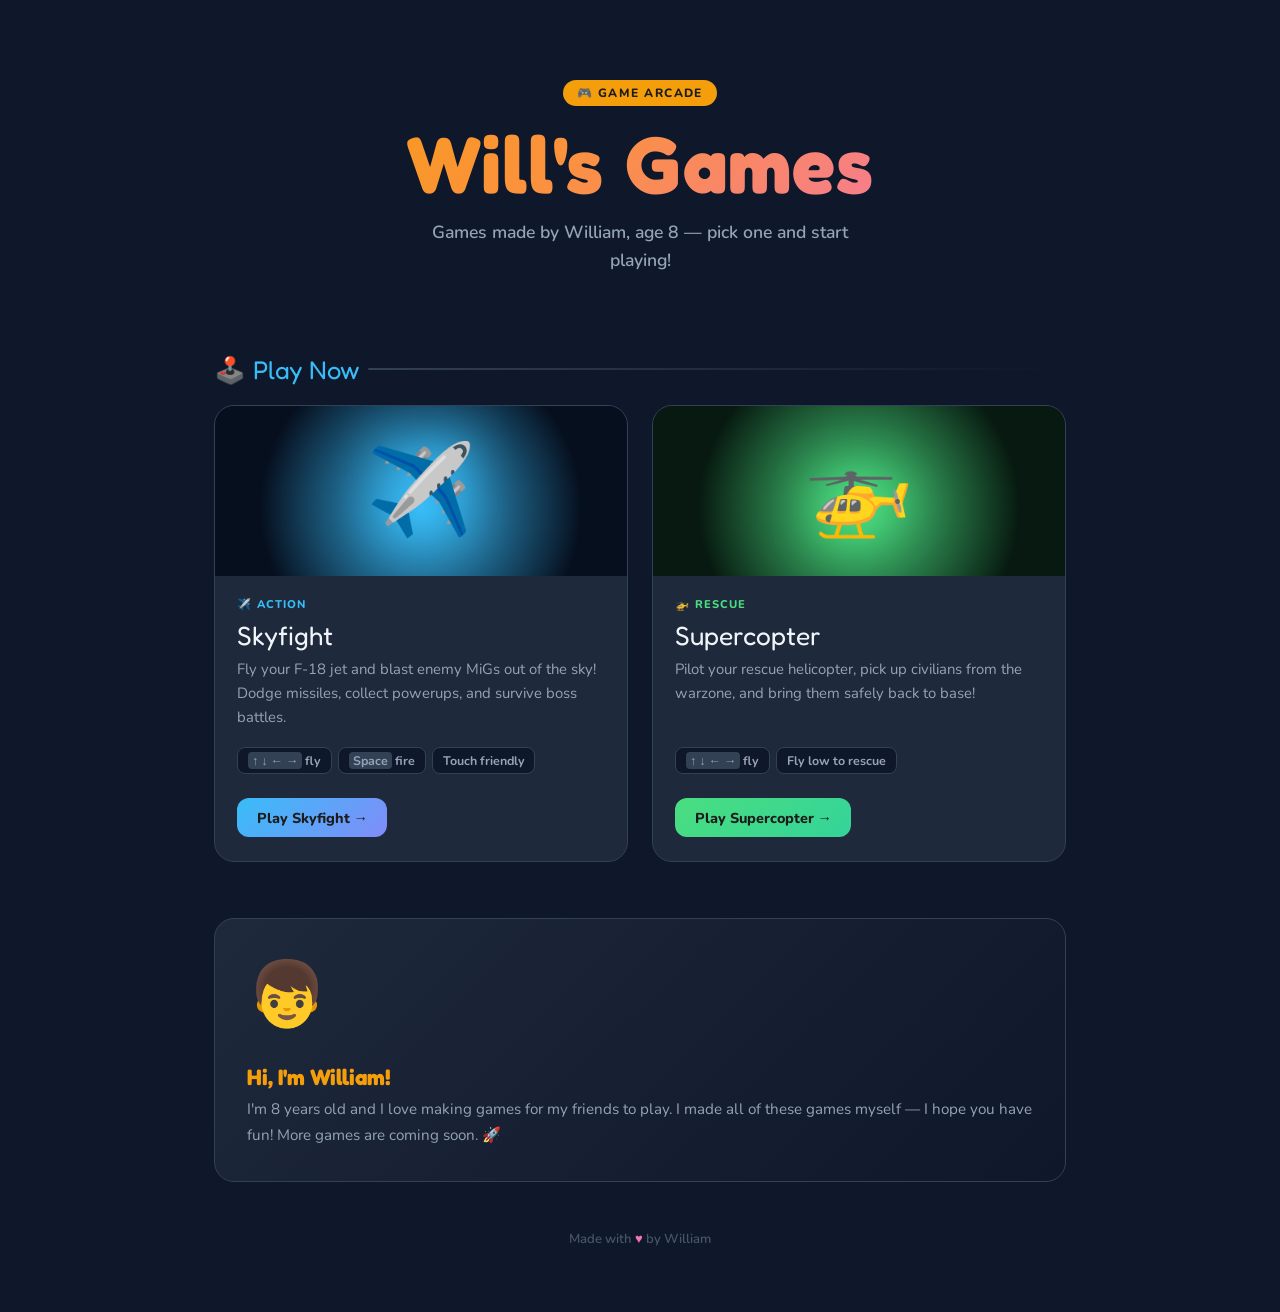
==== index.html @ 3fdc029e "First version of william's homepage" ====
<!DOCTYPE html>
<html lang="en">
  <head>
    <meta charset="UTF-8" />
    <meta name="viewport" content="width=device-width, initial-scale=1.0" />
    <title>Will's Games</title>
    <style>
      @import url('https://fonts.googleapis.com/css2?family=Fredoka+One&family=Nunito:wght@400;600;700;800&display=swap');

      *, *::before, *::after {
        box-sizing: border-box;
        margin: 0;
        padding: 0;
      }

      :root {
        --sky: #0f172a;
        --star: #e2e8f0;
        --accent: #f59e0b;
        --accent2: #38bdf8;
        --card-bg: #1e293b;
        --card-border: #334155;
        --text: #f1f5f9;
        --muted: #94a3b8;
      }

      html {
        scroll-behavior: smooth;
      }

      body {
        font-family: 'Nunito', sans-serif;
        background-color: var(--sky);
        color: var(--text);
        min-height: 100vh;
        overflow-x: hidden;
      }

      /* ── Stars background ── */
      .stars {
        position: fixed;
        inset: 0;
        pointer-events: none;
        z-index: 0;
        overflow: hidden;
      }

      .star {
        position: absolute;
        background: white;
        border-radius: 50%;
        animation: twinkle var(--dur) ease-in-out infinite alternate;
        opacity: 0;
      }

      @keyframes twinkle {
        from { opacity: 0.1; transform: scale(1); }
        to   { opacity: 0.8; transform: scale(1.4); }
      }

      /* ── Layout ── */
      .page {
        position: relative;
        z-index: 1;
        max-width: 900px;
        margin: 0 auto;
        padding: 2rem 1.5rem 4rem;
      }

      /* ── Header ── */
      header {
        text-align: center;
        padding: 3rem 0 2rem;
      }

      .badge {
        display: inline-block;
        background: var(--accent);
        color: #1c1c1c;
        font-weight: 800;
        font-size: 0.75rem;
        letter-spacing: 0.12em;
        text-transform: uppercase;
        padding: 0.3rem 0.9rem;
        border-radius: 999px;
        margin-bottom: 1rem;
      }

      header h1 {
        font-family: 'Fredoka One', cursive;
        font-size: clamp(2.8rem, 8vw, 5rem);
        line-height: 1.05;
        background: linear-gradient(135deg, #f59e0b 0%, #fb923c 40%, #f472b6 100%);
        -webkit-background-clip: text;
        -webkit-text-fill-color: transparent;
        background-clip: text;
        letter-spacing: 0.01em;
      }

      .subtitle {
        margin-top: 0.75rem;
        font-size: 1.1rem;
        color: var(--muted);
        font-weight: 600;
        max-width: 480px;
        margin-inline: auto;
        line-height: 1.6;
      }

      /* ── Section title ── */
      .section-title {
        font-family: 'Fredoka One', cursive;
        font-size: 1.6rem;
        color: var(--accent2);
        margin: 3rem 0 1.25rem;
        display: flex;
        align-items: center;
        gap: 0.5rem;
      }

      .section-title::after {
        content: '';
        flex: 1;
        height: 2px;
        background: linear-gradient(to right, var(--card-border), transparent);
        border-radius: 2px;
      }

      /* ── Game cards ── */
      .games-grid {
        display: grid;
        grid-template-columns: repeat(auto-fill, minmax(340px, 1fr));
        gap: 1.5rem;
      }

      .game-card {
        background: var(--card-bg);
        border: 1.5px solid var(--card-border);
        border-radius: 20px;
        overflow: hidden;
        display: flex;
        flex-direction: column;
        transition: transform 0.2s ease, box-shadow 0.2s ease, border-color 0.2s ease;
        text-decoration: none;
        color: inherit;
      }

      .game-card:hover {
        transform: translateY(-6px) scale(1.01);
        box-shadow: 0 20px 48px rgba(0, 0, 0, 0.5), 0 0 0 1.5px var(--card-glow, #f59e0b66);
        border-color: var(--card-glow, #f59e0b);
      }

      .game-card:focus-visible {
        outline: 3px solid var(--accent2);
        outline-offset: 3px;
      }

      .card-thumb {
        background: var(--thumb-bg, #0c1a2e);
        display: flex;
        align-items: center;
        justify-content: center;
        height: 170px;
        position: relative;
        overflow: hidden;
      }

      .card-thumb .thumb-emoji {
        font-size: 5.5rem;
        filter: drop-shadow(0 0 24px var(--card-glow, #f59e0baa));
        animation: float 3s ease-in-out infinite alternate;
        user-select: none;
      }

      @keyframes float {
        from { transform: translateY(0) rotate(-3deg); }
        to   { transform: translateY(-10px) rotate(3deg); }
      }

      .card-thumb::before {
        content: '';
        position: absolute;
        inset: 0;
        background: radial-gradient(circle at 50% 60%, var(--card-glow, #f59e0b22) 0%, transparent 70%);
      }

      .card-body {
        padding: 1.3rem 1.4rem 1.5rem;
        flex: 1;
        display: flex;
        flex-direction: column;
        gap: 0.5rem;
      }

      .card-tag {
        display: inline-flex;
        align-items: center;
        gap: 0.3rem;
        font-size: 0.7rem;
        font-weight: 800;
        letter-spacing: 0.1em;
        text-transform: uppercase;
        color: var(--card-accent, #f59e0b);
        margin-bottom: 0.1rem;
      }

      .card-title {
        font-family: 'Fredoka One', cursive;
        font-size: 1.65rem;
        line-height: 1.1;
      }

      .card-desc {
        font-size: 0.93rem;
        color: var(--muted);
        line-height: 1.6;
        flex: 1;
      }

      .card-controls {
        margin-top: 0.6rem;
        display: flex;
        flex-wrap: wrap;
        gap: 0.4rem;
      }

      .control-pill {
        background: #0f172a;
        border: 1px solid var(--card-border);
        border-radius: 8px;
        font-size: 0.78rem;
        font-weight: 700;
        padding: 0.25rem 0.6rem;
        color: var(--muted);
        white-space: nowrap;
      }

      .control-pill kbd {
        background: #334155;
        border-radius: 4px;
        padding: 0 4px;
        font-family: inherit;
        font-size: 0.78rem;
      }

      .play-btn {
        margin-top: 1rem;
        display: inline-flex;
        align-items: center;
        gap: 0.5rem;
        background: linear-gradient(135deg, var(--card-accent, #f59e0b), var(--card-accent2, #fb923c));
        color: #1c1c1c;
        font-weight: 800;
        font-size: 0.9rem;
        padding: 0.6rem 1.2rem;
        border-radius: 12px;
        align-self: flex-start;
        transition: opacity 0.15s;
      }

      .game-card:hover .play-btn {
        opacity: 0.9;
      }

      /* Skyfight theme */
      .card-skyfight {
        --card-glow: #38bdf8;
        --card-accent: #38bdf8;
        --card-accent2: #818cf8;
        --thumb-bg: #060f1e;
      }

      /* Supercopter theme */
      .card-supercopter {
        --card-glow: #4ade80;
        --card-accent: #4ade80;
        --card-accent2: #34d399;
        --thumb-bg: #071910;
      }

      /* ── About strip ── */
      .about-strip {
        margin-top: 3.5rem;
        background: linear-gradient(135deg, #1e293b 0%, #0f172a 100%);
        border: 1.5px solid var(--card-border);
        border-radius: 20px;
        padding: 2rem 2rem 2rem;
        display: flex;
        align-items: center;
        gap: 1.5rem;
        flex-wrap: wrap;
      }

      .about-avatar {
        font-size: 4rem;
        flex-shrink: 0;
        animation: float 4s ease-in-out infinite alternate;
      }

      .about-text h2 {
        font-family: 'Fredoka One', cursive;
        font-size: 1.4rem;
        color: var(--accent);
        margin-bottom: 0.4rem;
      }

      .about-text p {
        font-size: 0.95rem;
        color: var(--muted);
        line-height: 1.7;
      }

      /* ── Footer ── */
      footer {
        text-align: center;
        margin-top: 3rem;
        font-size: 0.82rem;
        color: #475569;
        font-weight: 600;
      }

      footer span {
        color: #f472b6;
      }
    </style>
  </head>
  <body>

    <!-- Starfield -->
    <div class="stars" id="stars"></div>

    <div class="page">
      <header>
        <div class="badge">🎮 Game Arcade</div>
        <h1>Will's Games</h1>
        <p class="subtitle">Games made by William, age 8 — pick one and start playing!</p>
      </header>

      <p class="section-title">🕹️ Play Now</p>

      <div class="games-grid">

        <!-- Skyfight -->
        <a class="game-card card-skyfight" href="./skyfight/index.html">
          <div class="card-thumb">
            <span class="thumb-emoji">✈️</span>
          </div>
          <div class="card-body">
            <span class="card-tag">✈️ Action</span>
            <div class="card-title">Skyfight</div>
            <p class="card-desc">
              Fly your F-18 jet and blast enemy MiGs out of the sky! Dodge missiles, collect powerups, and survive boss battles.
            </p>
            <div class="card-controls">
              <span class="control-pill"><kbd>↑ ↓ ← →</kbd> fly</span>
              <span class="control-pill"><kbd>Space</kbd> fire</span>
              <span class="control-pill">Touch friendly</span>
            </div>
            <div class="play-btn">Play Skyfight →</div>
          </div>
        </a>

        <!-- Supercopter -->
        <a class="game-card card-supercopter" href="./supercopter/index.html">
          <div class="card-thumb">
            <span class="thumb-emoji">🚁</span>
          </div>
          <div class="card-body">
            <span class="card-tag">🚁 Rescue</span>
            <div class="card-title">Supercopter</div>
            <p class="card-desc">
              Pilot your rescue helicopter, pick up civilians from the warzone, and bring them safely back to base!
            </p>
            <div class="card-controls">
              <span class="control-pill"><kbd>↑ ↓ ← →</kbd> fly</span>
              <span class="control-pill">Fly low to rescue</span>
            </div>
            <div class="play-btn">Play Supercopter →</div>
          </div>
        </a>

      </div>

      <div class="about-strip">
        <div class="about-avatar">👦</div>
        <div class="about-text">
          <h2>Hi, I'm William!</h2>
          <p>
            I'm 8 years old and I love making games for my friends to play.
            I made all of these games myself — I hope you have fun!
            More games are coming soon. 🚀
          </p>
        </div>
      </div>

      <footer>
        Made with <span>♥</span> by William
      </footer>
    </div>

    <script>
      // Generate random stars
      const container = document.getElementById('stars');
      for (let i = 0; i < 120; i++) {
        const s = document.createElement('div');
        s.className = 'star';
        const size = Math.random() * 2.5 + 0.5;
        s.style.cssText = `
          width: ${size}px;
          height: ${size}px;
          top: ${Math.random() * 100}%;
          left: ${Math.random() * 100}%;
          --dur: ${(Math.random() * 3 + 1.5).toFixed(2)}s;
          animation-delay: ${(Math.random() * 4).toFixed(2)}s;
        `;
        container.appendChild(s);
      }
    </script>
  </body>
</html>
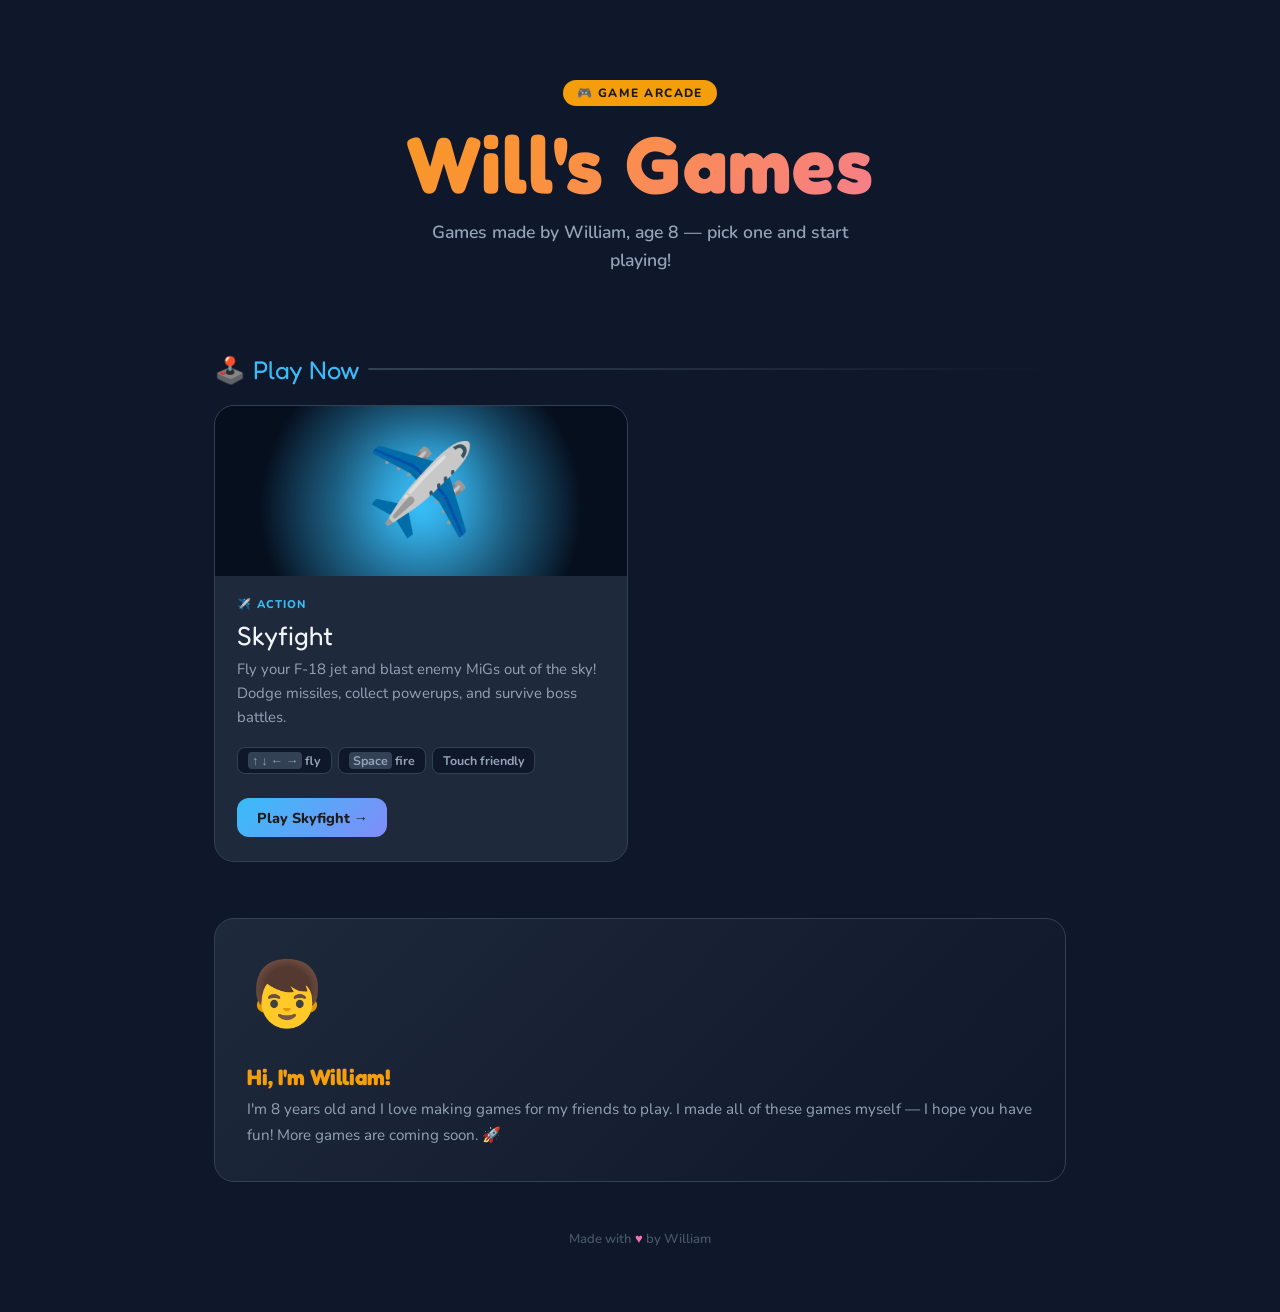
==== commit 9fdb7af0: "Removed Supercopter from the public website" ====
--- a/index.html
+++ b/index.html
@@ -271,13 +271,6 @@
         --thumb-bg: #060f1e;
       }
 
-      /* Supercopter theme */
-      .card-supercopter {
-        --card-glow: #4ade80;
-        --card-accent: #4ade80;
-        --card-accent2: #34d399;
-        --thumb-bg: #071910;
-      }
 
       /* ── About strip ── */
       .about-strip {
@@ -361,24 +354,6 @@
           </div>
         </a>
 
-        <!-- Supercopter -->
-        <a class="game-card card-supercopter" href="./supercopter/index.html">
-          <div class="card-thumb">
-            <span class="thumb-emoji">🚁</span>
-          </div>
-          <div class="card-body">
-            <span class="card-tag">🚁 Rescue</span>
-            <div class="card-title">Supercopter</div>
-            <p class="card-desc">
-              Pilot your rescue helicopter, pick up civilians from the warzone, and bring them safely back to base!
-            </p>
-            <div class="card-controls">
-              <span class="control-pill"><kbd>↑ ↓ ← →</kbd> fly</span>
-              <span class="control-pill">Fly low to rescue</span>
-            </div>
-            <div class="play-btn">Play Supercopter →</div>
-          </div>
-        </a>
 
       </div>
 
